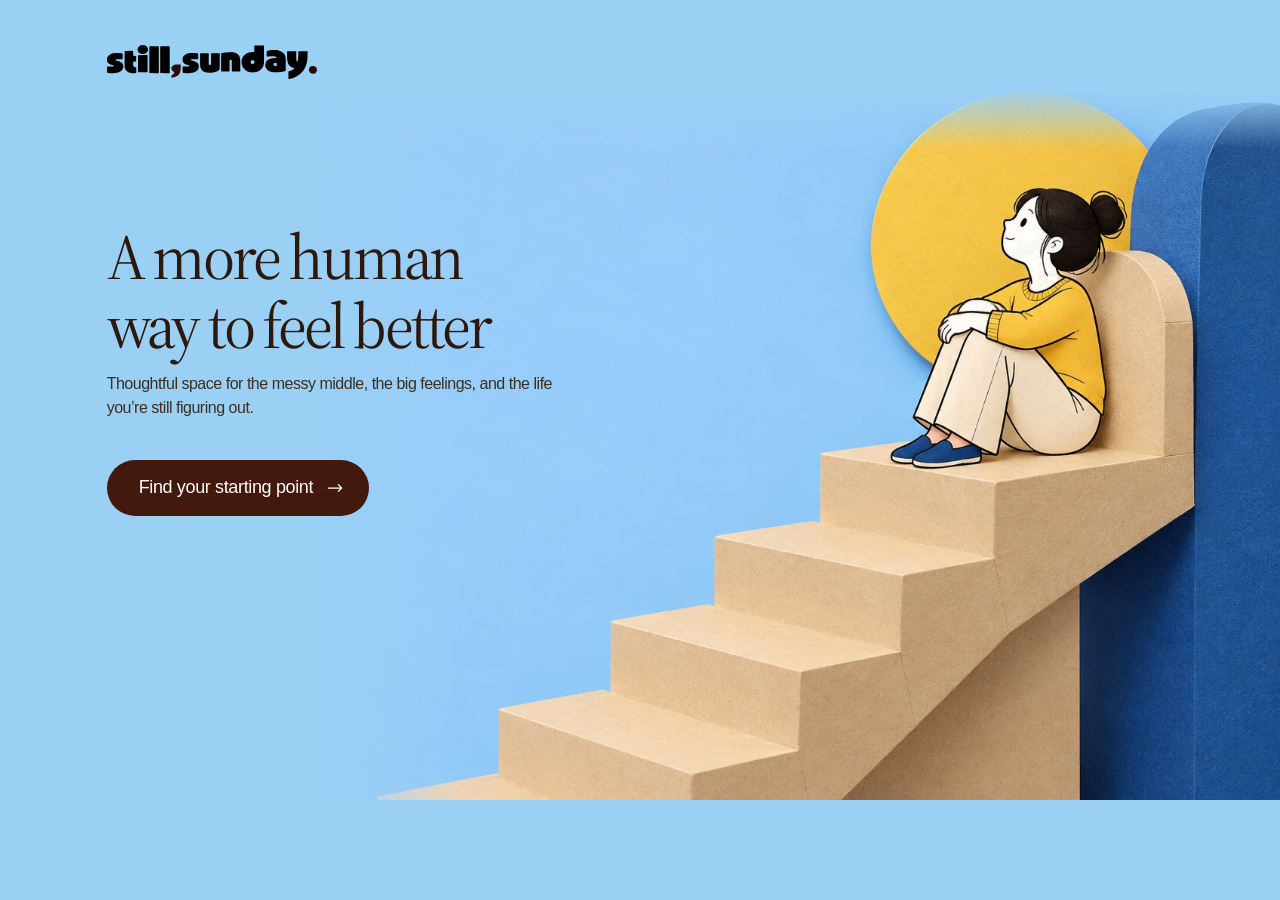
==== hallway/index.html @ e6f6111e "Add the still, sunday. hero, built from the Figma frame Hero section in hallway/ matching Figma fram" ====
<!doctype html>
<html lang="en-GB">
<head>
  <meta charset="utf-8">
  <meta name="viewport" content="width=device-width, initial-scale=1">
  <title>still, sunday. — A more human way to feel better</title>
  <meta name="description" content="Thoughtful space for the messy middle, the big feelings, and the life you're still figuring out. A design concept.">
  <meta name="theme-color" content="#9BD0F5">
  <link rel="preconnect" href="https://fonts.googleapis.com">
  <link rel="preconnect" href="https://fonts.gstatic.com" crossorigin>
  <link href="https://fonts.googleapis.com/css2?family=Source+Serif+4:opsz,wght@8..60,400&display=swap" rel="stylesheet">
  <link rel="preload" as="image" href="img/hero-rest.jpg" fetchpriority="high">
  <link rel="stylesheet" href="css/hallway.css">
</head>
<body>
<a class="skip-link" href="#main">Skip to content</a>

<!-- Hero, from Figma "Hallway — Hero art", frame 3:6 (1440×900). Art: node 5:2, generated in Figma. -->
<div class="hero">
  <header class="brand">
    <a class="logo" href="./" aria-label="still, sunday. Home">
      <img src="img/logo-still-sunday.svg" width="236" height="38" alt="">
    </a>
  </header>

  <main id="main" class="hero-copy">
    <div class="hero-text">
      <h1>A more human way to feel better</h1>
      <p class="lede">Thoughtful space for the messy middle, the big feelings, and the life you’re still figuring out.</p>
    </div>
    <a class="cta" href="#start">
      <span>Find your starting point</span>
      <img src="img/arrow-right.svg" width="20" height="20" alt="">
    </a>
  </main>

  <div class="hero-art">
    <img src="img/hero-rest.jpg" width="1280" height="960" fetchpriority="high"
         alt="A drawn woman in a yellow jumper sits at the top of a staircase folded from paper, hugging her knees and looking up, with a yellow paper sun behind her.">
  </div>
</div>
</body>
</html>
---- hallway/css/hallway.css ----
/* still, sunday. — hero.
   Desktop follows the Figma frame (1440×900) proportionally; every position is a share of that frame.
   Below 1024px the art moves under the copy. */

/* Graphik is a licensed face: this uses the copy installed on the viewing machine.
   Self-host the woff2 files here once a web licence is in place. */
@font-face {
  font-family: "Graphik";
  font-weight: 400;
  font-style: normal;
  font-display: swap;
  src: local("Graphik Regular"), local("Graphik-Regular"), local("Graphik");
}

:root {
  --bg: #9BD0F5;
  --heading: #2D180E;
  --body: #3C2E21;
  --button: #43180D;
  --button-hover: #5A2214;
  --white: #FFFFFF;
  --focus: #1467E8;

  --f-serif: "Source Serif 4", Georgia, "Times New Roman", serif;
  --f-sans: "Graphik", "Helvetica Neue", Helvetica, Arial, sans-serif;

  --gutter: max(16px, env(safe-area-inset-left, 0px));
  --gutter-r: max(16px, env(safe-area-inset-right, 0px));
  color-scheme: light;
}

*, *::before, *::after { box-sizing: border-box; }
html { -webkit-text-size-adjust: 100%; }
body {
  margin: 0;
  background: var(--bg);
  color: var(--body);
  font-family: var(--f-sans);
  -webkit-font-smoothing: antialiased;
}
img { display: block; max-width: 100%; }
a { color: inherit; }
:focus-visible { outline: 3px solid var(--focus); outline-offset: 3px; border-radius: 6px; }

.skip-link {
  position: absolute; left: var(--gutter); top: -60px; z-index: 10;
  background: var(--button); color: var(--white); padding: 10px 16px; border-radius: 62px;
  text-decoration: none;
}
.skip-link:focus { top: 12px; }

/* ---------- Phone and tablet: stacked ---------- */

.hero {
  position: relative;
  overflow: hidden;
  background: var(--bg);
  max-width: 1440px;
  margin: 0 auto;
  display: grid;
}

.brand { padding: 28px var(--gutter-r) 0 var(--gutter); position: relative; z-index: 2; }
.logo { display: inline-block; }
.logo img { width: clamp(160px, 16.4vw, 236px); height: auto; }

.hero-copy {
  position: relative; z-index: 2;
  padding: 56px var(--gutter-r) 0 var(--gutter);
  display: flex; flex-direction: column; align-items: flex-start; gap: 40px;
}
.hero-text { display: flex; flex-direction: column; gap: 12px; max-width: 470px; }

h1 {
  margin: 0;
  font-family: var(--f-serif); font-weight: 400;
  font-size: clamp(44px, 5vw, 72px); line-height: 1.08; letter-spacing: -0.05em;
  color: var(--heading);
  text-wrap: balance;
}
.lede {
  margin: 0;
  font-size: clamp(16px, 1.25vw, 18px); line-height: 1.48; letter-spacing: -0.03em;
  color: var(--body);
}

.cta {
  display: inline-flex; align-items: center; gap: 12px;
  padding: 16px 24px 16px 32px; border-radius: 62px;
  background: var(--button); color: var(--white);
  font-size: 18px; line-height: 1.32; letter-spacing: -0.02em; text-decoration: none;
  transition: background-color .15s ease;
}
.cta:hover { background: var(--button-hover); }
.cta img { width: 20px; height: 20px; transition: transform .2s ease; }
.cta:hover img { transform: translateX(3px); }

.hero-art {
  position: relative;
  margin-top: 24px;
  aspect-ratio: 1 / 1;
  overflow: hidden;
  /* soften the plate's edges into the page background */
  -webkit-mask-image: linear-gradient(to bottom, transparent, #000 10%);
  mask-image: linear-gradient(to bottom, transparent, #000 10%);
}
.hero-art img {
  width: 100%; height: 100%;
  object-fit: cover; object-position: 78% 50%;
}

@media (max-width: 699px) {
  .cta { font-size: 17px; }
}

@media (min-width: 700px) {
  .brand { padding-top: 40px; }
  .hero-copy { padding-top: 72px; }
  .hero-art { aspect-ratio: 4 / 3; margin-top: 0; }
  .hero-art img { object-position: center; }
}

/* ---------- Desktop: the Figma frame, scaled ---------- */

@media (min-width: 1024px) {
  .hero {
    display: block;
    aspect-ratio: 1440 / 900;
    min-height: 600px;
  }
  .brand {
    position: absolute; left: calc(120 / 1440 * 100%); top: calc(51 / 900 * 100%);
    padding: 0;
  }
  .hero-copy {
    position: absolute; left: calc(120 / 1440 * 100%); top: calc(250 / 900 * 100%);
    padding: 0;
  }
  .hero-art {
    position: absolute; margin: 0;
    left: calc(353 / 1440 * 100%); top: calc(99 / 900 * 100%);
    width: calc(1184 / 1440 * 100%); height: calc(858 / 900 * 100%);
    aspect-ratio: auto;
    z-index: 1;
    -webkit-mask-image: linear-gradient(to right, transparent, #000 14%), linear-gradient(to bottom, transparent, #000 8%);
    -webkit-mask-composite: source-in;
    mask-image: linear-gradient(to right, transparent, #000 14%), linear-gradient(to bottom, transparent, #000 8%);
    mask-composite: intersect;
  }
  /* the slot bleeds past the frame's right edge; fit the plate to the visible part (1087 of 1184px)
     so the blue arch stays in view, as in the design */
  .hero-art img { width: calc(1087 / 1184 * 100%); height: auto; object-fit: initial; }
}
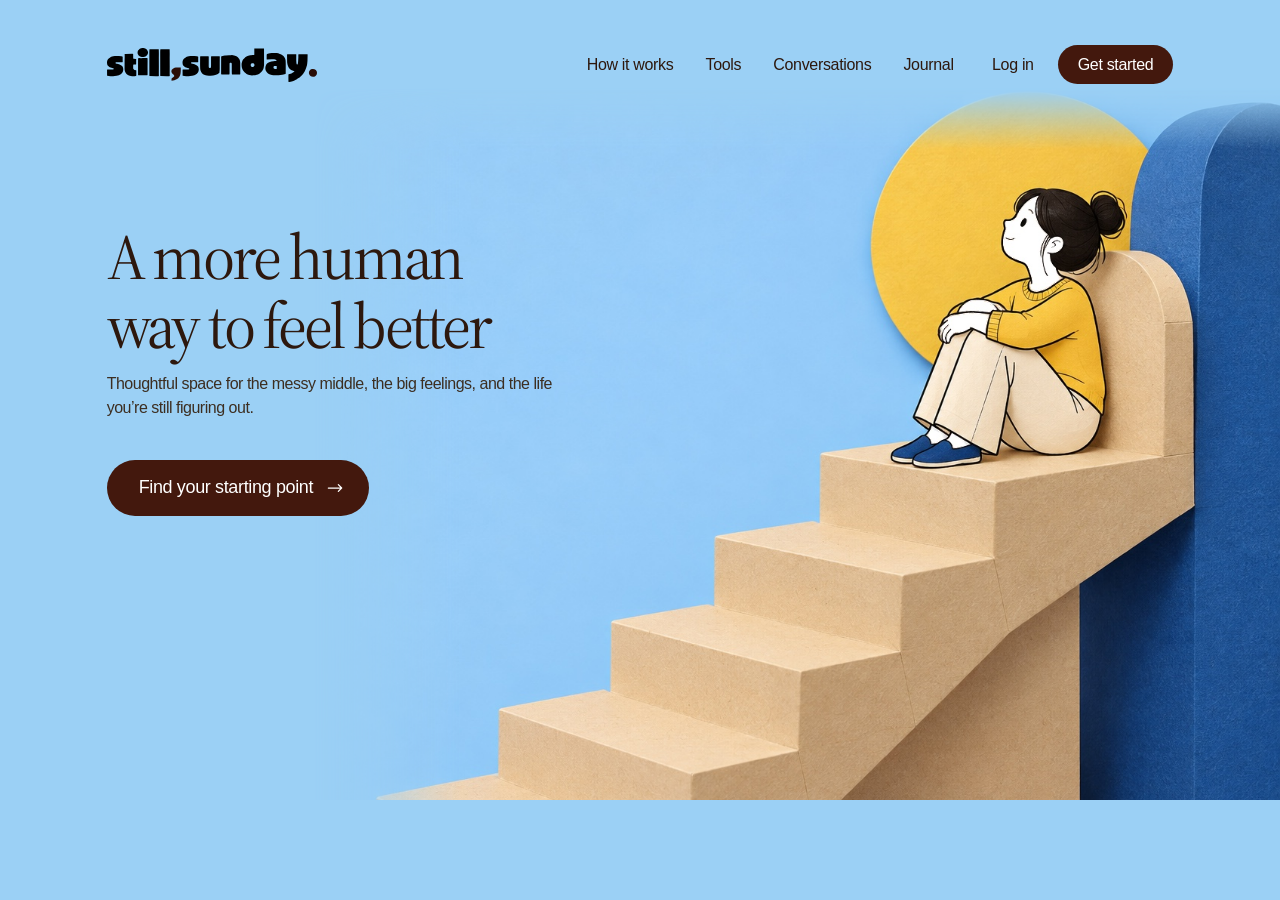
==== commit ecacbe9a: "Make the hero character's skin pure white and add the navbar Recolour every bit of exposed skin (fac" ====
--- a/hallway/index.html
+++ b/hallway/index.html
@@ -17,11 +17,49 @@
 
 <!-- Hero, from Figma "Hallway — Hero art", frame 3:6 (1440×900). Art: node 5:2, generated in Figma. -->
 <div class="hero">
-  <header class="brand">
+  <header class="site-nav">
     <a class="logo" href="./" aria-label="still, sunday. Home">
       <img src="img/logo-still-sunday.svg" width="236" height="38" alt="">
     </a>
+
+    <nav class="nav-links" aria-label="Main">
+      <ul>
+        <li><a href="#how-it-works">How it works</a></li>
+        <li><a href="#tools">Tools</a></li>
+        <li><a href="#conversations">Conversations</a></li>
+        <li><a href="#journal">Journal</a></li>
+      </ul>
+    </nav>
+
+    <div class="nav-actions">
+      <a class="nav-login" href="#log-in">Log in</a>
+      <a class="nav-cta" href="#start">Get started</a>
+    </div>
+
+    <button class="menu-btn" type="button" aria-expanded="false" aria-controls="mobile-menu">
+      <span class="menu-icon" aria-hidden="true"></span>
+      <span class="menu-label">Menu</span>
+    </button>
   </header>
+
+  <div class="mobile-menu" id="mobile-menu" hidden>
+    <nav aria-label="Main">
+      <ul>
+        <li><a href="#how-it-works">How it works</a></li>
+        <li><a href="#tools">Tools</a></li>
+        <li><a href="#conversations">Conversations</a></li>
+        <li><a href="#journal">Journal</a></li>
+      </ul>
+    </nav>
+    <div class="mobile-menu-foot">
+      <a class="cta" href="#start">
+        <span>Get started</span>
+        <img src="img/arrow-right.svg" width="20" height="20" alt="">
+      </a>
+      <a class="mobile-login" href="#log-in">Log in</a>
+      <a class="mobile-support" href="#support">Need urgent support? Find help now</a>
+    </div>
+  </div>
 
   <main id="main" class="hero-copy">
     <div class="hero-text">
@@ -39,5 +77,6 @@
          alt="A drawn woman in a yellow jumper sits at the top of a staircase folded from paper, hugging her knees and looking up, with a yellow paper sun behind her.">
   </div>
 </div>
+<script src="js/nav.js"></script>
 </body>
 </html>
--- a/hallway/css/hallway.css
+++ b/hallway/css/hallway.css
@@ -60,9 +60,69 @@
   display: grid;
 }
 
-.brand { padding: 28px var(--gutter-r) 0 var(--gutter); position: relative; z-index: 2; }
-.logo { display: inline-block; }
+/* ---------- Navbar ---------- */
+
+.site-nav {
+  position: relative; z-index: 60;
+  display: flex; align-items: center; justify-content: space-between; gap: 24px;
+  padding: 28px var(--gutter-r) 0 var(--gutter);
+}
+.logo { display: inline-block; flex-shrink: 0; }
 .logo img { width: clamp(160px, 16.4vw, 236px); height: auto; }
+
+.nav-links, .nav-actions { display: none; }
+.nav-links ul { list-style: none; margin: 0; padding: 0; display: flex; gap: clamp(20px, 2.5vw, 36px); }
+.nav-links a, .nav-login {
+  font-size: 16px; line-height: 1.32; letter-spacing: -0.02em;
+  color: var(--heading); text-decoration: none; white-space: nowrap;
+}
+.nav-links a:hover, .nav-login:hover { text-decoration: underline; text-underline-offset: 4px; }
+.nav-actions { align-items: center; gap: 24px; }
+.nav-cta {
+  display: inline-flex; align-items: center;
+  padding: 9px 20px; border-radius: 62px; /* 39px tall: matches the 38px logo so it keeps its Figma position */
+  background: var(--button); color: var(--white);
+  font-size: 16px; line-height: 1.32; letter-spacing: -0.02em; text-decoration: none; white-space: nowrap;
+  transition: background-color .15s ease;
+}
+.nav-cta:hover { background: var(--button-hover); }
+
+/* mobile menu button: two lines that turn into a cross */
+.menu-btn {
+  display: inline-flex; align-items: center; gap: 10px;
+  min-height: 44px; padding: 0 16px 0 14px; border-radius: 62px;
+  border: 1.5px solid var(--heading); background: transparent; color: var(--heading);
+  font: inherit; font-size: 15px; letter-spacing: -0.02em; cursor: pointer;
+}
+.menu-icon { position: relative; width: 16px; height: 10px; }
+.menu-icon::before, .menu-icon::after {
+  content: ""; position: absolute; left: 0; width: 100%; height: 1.5px; border-radius: 2px;
+  background: currentColor; transition: transform .2s ease, top .2s ease;
+}
+.menu-icon::before { top: 0; }
+.menu-icon::after { top: calc(100% - 1.5px); }
+.menu-btn[aria-expanded="true"] .menu-icon::before { top: calc(50% - .75px); transform: rotate(45deg); }
+.menu-btn[aria-expanded="true"] .menu-icon::after { top: calc(50% - .75px); transform: rotate(-45deg); }
+
+.mobile-menu {
+  position: fixed; inset: 0; z-index: 50;
+  display: flex; flex-direction: column; justify-content: space-between; gap: 40px;
+  padding: 120px var(--gutter-r) max(32px, env(safe-area-inset-bottom, 0px)) var(--gutter);
+  background: var(--bg); overflow-y: auto;
+}
+.mobile-menu[hidden] { display: none; }
+.mobile-menu ul { list-style: none; margin: 0; padding: 0; }
+.mobile-menu li { border-top: 1px solid rgba(45, 24, 14, .16); }
+.mobile-menu li:last-child { border-bottom: 1px solid rgba(45, 24, 14, .16); }
+.mobile-menu nav a {
+  display: block; padding: 14px 0;
+  font-family: var(--f-serif); font-size: 36px; line-height: 1.1; letter-spacing: -0.04em;
+  color: var(--heading); text-decoration: none;
+}
+.mobile-menu-foot { display: flex; flex-direction: column; align-items: flex-start; gap: 20px; }
+.mobile-login { font-size: 17px; color: var(--heading); }
+.mobile-support { font-size: 14px; color: var(--body); }
+body.menu-open { overflow: hidden; }
 
 .hero-copy {
   position: relative; z-index: 2;
@@ -114,7 +174,7 @@
 }
 
 @media (min-width: 700px) {
-  .brand { padding-top: 40px; }
+  .site-nav { padding-top: 40px; }
   .hero-copy { padding-top: 72px; }
   .hero-art { aspect-ratio: 4 / 3; margin-top: 0; }
   .hero-art img { object-position: center; }
@@ -128,10 +188,16 @@
     aspect-ratio: 1440 / 900;
     min-height: 600px;
   }
-  .brand {
-    position: absolute; left: calc(120 / 1440 * 100%); top: calc(51 / 900 * 100%);
-    padding: 0;
-  }
+  /* logo keeps its Figma position (120, 51); links and actions share its centre line,
+     right-aligned to the same 120px margin */
+  .site-nav {
+    position: absolute; z-index: 3;
+    left: calc(120 / 1440 * 100%); right: calc(120 / 1440 * 100%); top: calc(51 / 900 * 100%);
+    padding: 0; gap: clamp(20px, 3vw, 48px);
+  }
+  .nav-links { display: block; margin-left: auto; }
+  .nav-actions { display: flex; }
+  .menu-btn, .mobile-menu { display: none !important; }
   .hero-copy {
     position: absolute; left: calc(120 / 1440 * 100%); top: calc(250 / 900 * 100%);
     padding: 0;
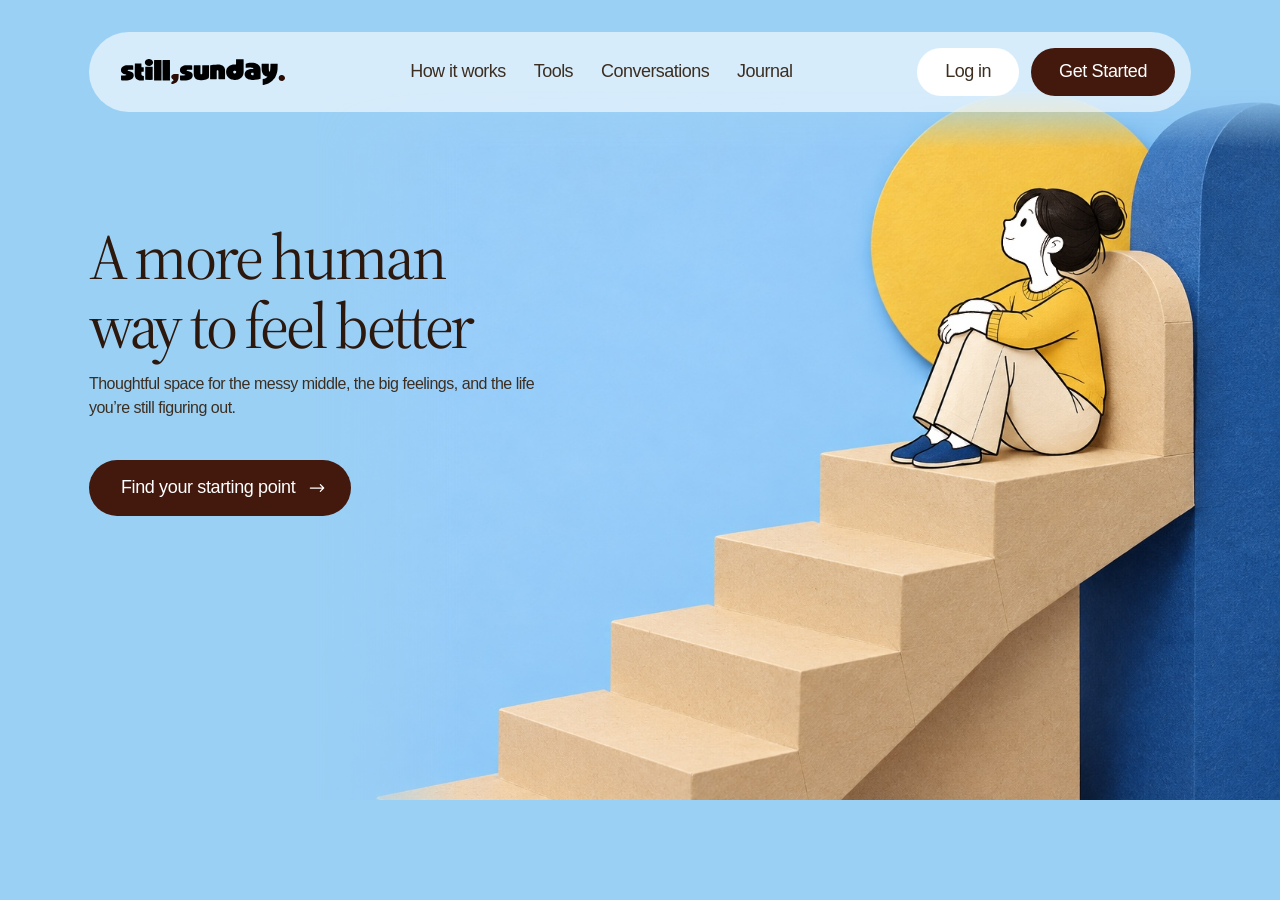
==== commit cc7803b6: "Restyle the navbar as the Figma pill and align the hero copy The navbar now matches Figma node 15:33" ====
--- a/hallway/index.html
+++ b/hallway/index.html
@@ -33,7 +33,7 @@
 
     <div class="nav-actions">
       <a class="nav-login" href="#log-in">Log in</a>
-      <a class="nav-cta" href="#start">Get started</a>
+      <a class="nav-cta" href="#start">Get Started</a>
     </div>
 
     <button class="menu-btn" type="button" aria-expanded="false" aria-controls="mobile-menu">
@@ -53,7 +53,7 @@
     </nav>
     <div class="mobile-menu-foot">
       <a class="cta" href="#start">
-        <span>Get started</span>
+        <span>Get Started</span>
         <img src="img/arrow-right.svg" width="20" height="20" alt="">
       </a>
       <a class="mobile-login" href="#log-in">Log in</a>
--- a/hallway/css/hallway.css
+++ b/hallway/css/hallway.css
@@ -18,6 +18,7 @@
   --body: #3C2E21;
   --button: #43180D;
   --button-hover: #5A2214;
+  --nav-bg: rgba(255, 255, 255, 0.6);
   --white: #FFFFFF;
   --focus: #1467E8;
 
@@ -62,37 +63,44 @@
 
 /* ---------- Navbar ---------- */
 
+/* Figma node 15:33: a translucent white pill. Full links from 1280px up;
+   below that the same pill holds the logo and a Menu button. */
 .site-nav {
   position: relative; z-index: 60;
-  display: flex; align-items: center; justify-content: space-between; gap: 24px;
-  padding: 28px var(--gutter-r) 0 var(--gutter);
+  display: flex; align-items: center; gap: 24px;
+  margin: 16px var(--gutter-r) 0 var(--gutter);
+  padding: 10px 10px 10px 20px;
+  background: var(--nav-bg); border-radius: 50px;
 }
 .logo { display: inline-block; flex-shrink: 0; }
-.logo img { width: clamp(160px, 16.4vw, 236px); height: auto; }
+.logo img { width: clamp(140px, 12.85vw, 185px); height: auto; }
 
 .nav-links, .nav-actions { display: none; }
-.nav-links ul { list-style: none; margin: 0; padding: 0; display: flex; gap: clamp(20px, 2.5vw, 36px); }
-.nav-links a, .nav-login {
-  font-size: 16px; line-height: 1.32; letter-spacing: -0.02em;
-  color: var(--heading); text-decoration: none; white-space: nowrap;
-}
-.nav-links a:hover, .nav-login:hover { text-decoration: underline; text-underline-offset: 4px; }
-.nav-actions { align-items: center; gap: 24px; }
-.nav-cta {
-  display: inline-flex; align-items: center;
-  padding: 9px 20px; border-radius: 62px; /* 39px tall: matches the 38px logo so it keeps its Figma position */
-  background: var(--button); color: var(--white);
-  font-size: 16px; line-height: 1.32; letter-spacing: -0.02em; text-decoration: none; white-space: nowrap;
+.nav-links { flex: 1 0 0; justify-content: center; min-width: 0; }
+.nav-links ul { list-style: none; margin: 0; padding: 8px; display: flex; gap: 28px; }
+.nav-links a {
+  font-size: 18px; line-height: 1.32; letter-spacing: -0.03em;
+  color: var(--body); text-decoration: none; white-space: nowrap;
+}
+.nav-links a:hover { text-decoration: underline; text-underline-offset: 4px; }
+.nav-actions { align-items: center; gap: 12px; flex-shrink: 0; }
+.nav-login, .nav-cta {
+  display: inline-flex; align-items: center; justify-content: center;
+  padding: 12px 28px;
+  font-size: 18px; line-height: 1.32; text-decoration: none; white-space: nowrap;
   transition: background-color .15s ease;
 }
+.nav-login { background: var(--white); color: var(--body); border-radius: 44px; letter-spacing: -0.03em; }
+.nav-login:hover { background: #F3F7FA; }
+.nav-cta { background: var(--button); color: var(--white); border-radius: 62px; letter-spacing: -0.02em; }
 .nav-cta:hover { background: var(--button-hover); }
 
-/* mobile menu button: two lines that turn into a cross */
+/* menu button: a white pill like Log in; two lines that turn into a cross */
 .menu-btn {
-  display: inline-flex; align-items: center; gap: 10px;
-  min-height: 44px; padding: 0 16px 0 14px; border-radius: 62px;
-  border: 1.5px solid var(--heading); background: transparent; color: var(--heading);
-  font: inherit; font-size: 15px; letter-spacing: -0.02em; cursor: pointer;
+  display: inline-flex; align-items: center; gap: 10px; margin-left: auto;
+  min-height: 44px; padding: 0 18px 0 16px; border-radius: 44px;
+  border: 0; background: var(--white); color: var(--body);
+  font: inherit; font-size: 16px; letter-spacing: -0.03em; cursor: pointer;
 }
 .menu-icon { position: relative; width: 16px; height: 10px; }
 .menu-icon::before, .menu-icon::after {
@@ -174,7 +182,7 @@
 }
 
 @media (min-width: 700px) {
-  .site-nav { padding-top: 40px; }
+  .site-nav { margin-top: 24px; padding: 12px 12px 12px 28px; }
   .hero-copy { padding-top: 72px; }
   .hero-art { aspect-ratio: 4 / 3; margin-top: 0; }
   .hero-art img { object-position: center; }
@@ -188,18 +196,15 @@
     aspect-ratio: 1440 / 900;
     min-height: 600px;
   }
-  /* logo keeps its Figma position (120, 51); links and actions share its centre line,
-     right-aligned to the same 120px margin */
+  /* nav pill: 1240×80 at (100, 36) in the frame */
   .site-nav {
-    position: absolute; z-index: 3;
-    left: calc(120 / 1440 * 100%); right: calc(120 / 1440 * 100%); top: calc(51 / 900 * 100%);
-    padding: 0; gap: clamp(20px, 3vw, 48px);
-  }
-  .nav-links { display: block; margin-left: auto; }
-  .nav-actions { display: flex; }
-  .menu-btn, .mobile-menu { display: none !important; }
+    position: absolute; margin: 0;
+    left: calc(100 / 1440 * 100%); right: calc(100 / 1440 * 100%); top: calc(36 / 900 * 100%);
+    padding: 16px 16px 16px 32px;
+  }
+  .mobile-menu { padding-top: 150px; }
   .hero-copy {
-    position: absolute; left: calc(120 / 1440 * 100%); top: calc(250 / 900 * 100%);
+    position: absolute; left: calc(100 / 1440 * 100%); top: calc(250 / 900 * 100%);
     padding: 0;
   }
   .hero-art {
@@ -217,3 +222,13 @@
      so the blue arch stays in view, as in the design */
   .hero-art img { width: calc(1087 / 1184 * 100%); height: auto; object-fit: initial; }
 }
+
+/* ---------- Wide desktop: the full nav fits ---------- */
+
+@media (min-width: 1280px) {
+  /* links take the space between logo and actions and centre in it, so the gaps
+     either side come out at 120px at 1440, as in the design */
+  .nav-links { display: flex; }
+  .nav-actions { display: flex; }
+  .menu-btn, .mobile-menu { display: none !important; }
+}
